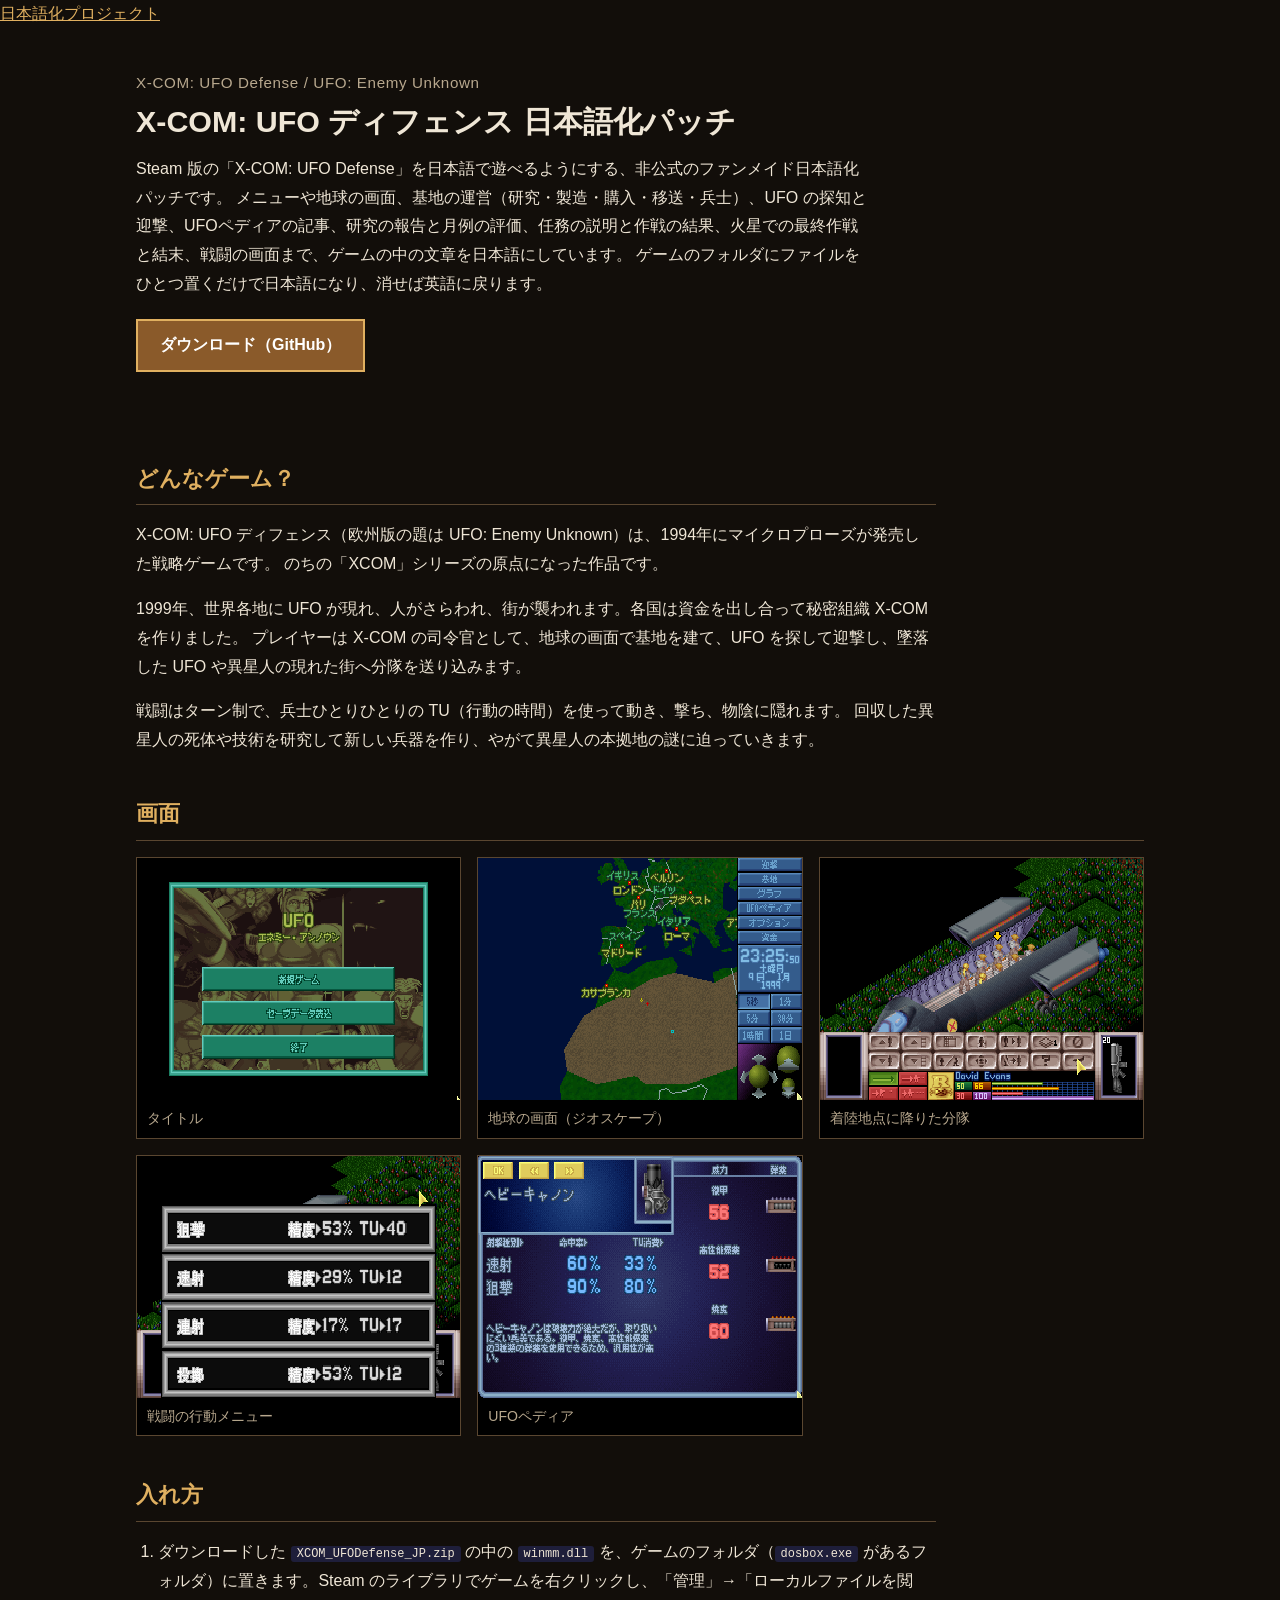
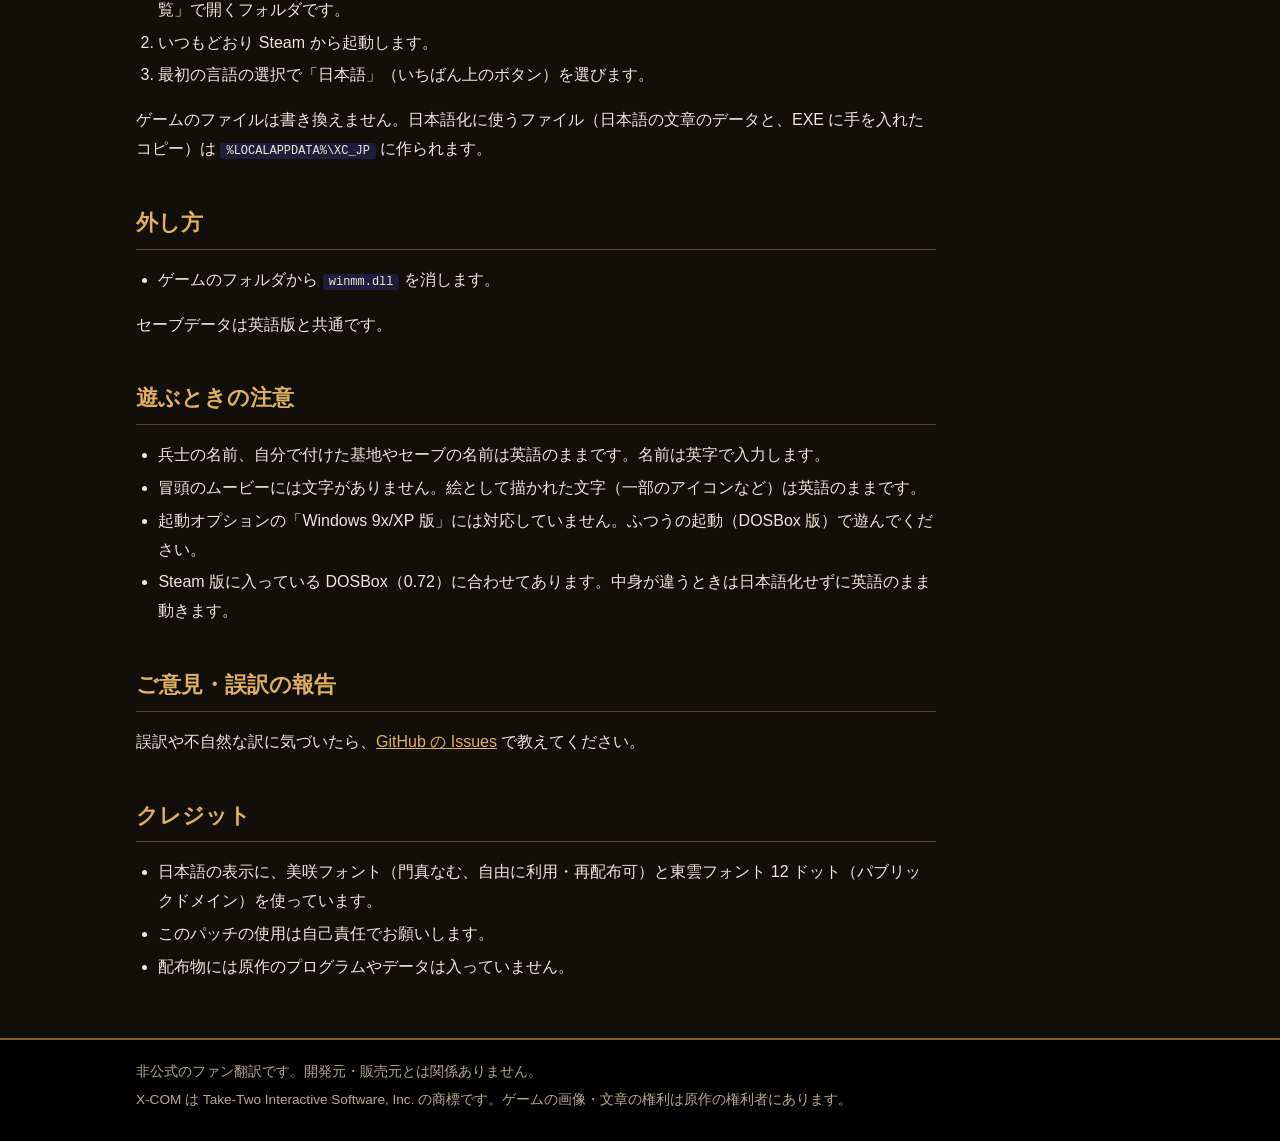
==== docs/index.html @ 204bcb32 "X-COM: UFO ディフェンス 日本語化パッチ（v1.0）のページを追加" ====
<!doctype html>
<html lang="ja">
<head>
<meta charset="utf-8">
<meta name="viewport" content="width=device-width, initial-scale=1">
<title>X-COM: UFO ディフェンス 日本語化パッチ</title>
<meta name="description" content="Steam 版 X-COM: UFO Defense を日本語で遊べるようにする、非公式のファンメイド日本語化パッチ。">
<meta property="og:type" content="website">
<meta property="og:title" content="X-COM: UFO ディフェンス 日本語化パッチ">
<meta property="og:description" content="Steam 版 X-COM: UFO Defense を日本語で遊べるようにする、非公式のファンメイド日本語化パッチ。">
<meta property="og:url" content="https://higesho.github.io/xcom-ja/">
<meta property="og:image" content="https://higesho.github.io/xcom-ja/img/geoscape.png">
<link rel="stylesheet" href="style.css">
</head>
<body>
<header class="jpn" id="jpn"><div class="jpn-band"><a class="jpn-home" href="https://higesho.github.io/ja/">日本語化プロジェクト</a></div></header>
<script src="https://higesho.github.io/ja/nav.js"></script>

<main class="band">
<section class="hero">
<p class="sub">X-COM: UFO Defense / UFO: Enemy Unknown</p>
<h1>X-COM: UFO ディフェンス 日本語化パッチ</h1>
<p class="tag">Steam 版の「X-COM: UFO Defense」を日本語で遊べるようにする、非公式のファンメイド日本語化パッチです。
メニューや地球の画面、基地の運営（研究・製造・購入・移送・兵士）、UFO の探知と迎撃、UFOペディアの記事、研究の報告と月例の評価、任務の説明と作戦の結果、火星での最終作戦と結末、戦闘の画面まで、ゲームの中の文章を日本語にしています。
ゲームのフォルダにファイルをひとつ置くだけで日本語になり、消せば英語に戻ります。</p>
<p><a class="dl" href="https://github.com/higesho/xcom-ja/releases/latest">ダウンロード（GitHub）</a></p>
</section>

<div class="text">
<h2>どんなゲーム？</h2>
<p>X-COM: UFO ディフェンス（欧州版の題は UFO: Enemy Unknown）は、1994年にマイクロプローズが発売した戦略ゲームです。
のちの「XCOM」シリーズの原点になった作品です。</p>
<p>1999年、世界各地に UFO が現れ、人がさらわれ、街が襲われます。各国は資金を出し合って秘密組織 X-COM を作りました。
プレイヤーは X-COM の司令官として、地球の画面で基地を建て、UFO を探して迎撃し、墜落した UFO や異星人の現れた街へ分隊を送り込みます。</p>
<p>戦闘はターン制で、兵士ひとりひとりの TU（行動の時間）を使って動き、撃ち、物陰に隠れます。
回収した異星人の死体や技術を研究して新しい兵器を作り、やがて異星人の本拠地の謎に迫っていきます。</p>
</div>

<h2>画面</h2>
<div class="shots">
  <figure><img src="img/title.png" alt="タイトル画面のメニュー" loading="lazy"><figcaption>タイトル</figcaption></figure>
  <figure><img src="img/geoscape.png" alt="地球の画面。ヨーロッパの国名と都市名が日本語で出ている" loading="lazy"><figcaption>地球の画面（ジオスケープ）</figcaption></figure>
  <figure><img src="img/battlefield.png" alt="着陸地点に降りた兵員輸送機スカイレンジャーと分隊" loading="lazy"><figcaption>着陸地点に降りた分隊</figcaption></figure>
  <figure><img src="img/battle.png" alt="戦闘の画面で武器の行動（狙撃・速射・連射・投擲）を選ぶメニュー" loading="lazy"><figcaption>戦闘の行動メニュー</figcaption></figure>
  <figure><img src="img/ufopaedia.png" alt="UFOペディアのヘビーキャノンの記事" loading="lazy"><figcaption>UFOペディア</figcaption></figure>
</div>

<div class="text">
<h2>入れ方</h2>
<ol>
<li>ダウンロードした <code>XCOM_UFODefense_JP.zip</code> の中の <code>winmm.dll</code> を、ゲームのフォルダ（<code>dosbox.exe</code> があるフォルダ）に置きます。Steam のライブラリでゲームを右クリックし、「管理」→「ローカルファイルを閲覧」で開くフォルダです。</li>
<li>いつもどおり Steam から起動します。</li>
<li>最初の言語の選択で「日本語」（いちばん上のボタン）を選びます。</li>
</ol>
<p>ゲームのファイルは書き換えません。日本語化に使うファイル（日本語の文章のデータと、EXE に手を入れたコピー）は <code>%LOCALAPPDATA%\XC_JP</code> に作られます。</p>

<h2>外し方</h2>
<ul>
<li>ゲームのフォルダから <code>winmm.dll</code> を消します。</li>
</ul>
<p>セーブデータは英語版と共通です。</p>

<h2>遊ぶときの注意</h2>
<ul>
<li>兵士の名前、自分で付けた基地やセーブの名前は英語のままです。名前は英字で入力します。</li>
<li>冒頭のムービーには文字がありません。絵として描かれた文字（一部のアイコンなど）は英語のままです。</li>
<li>起動オプションの「Windows 9x/XP 版」には対応していません。ふつうの起動（DOSBox 版）で遊んでください。</li>
<li>Steam 版に入っている DOSBox（0.72）に合わせてあります。中身が違うときは日本語化せずに英語のまま動きます。</li>
</ul>

<h2>ご意見・誤訳の報告</h2>
<p>誤訳や不自然な訳に気づいたら、<a href="https://github.com/higesho/xcom-ja/issues">GitHub の Issues</a> で教えてください。</p>

<h2>クレジット</h2>
<ul>
<li>日本語の表示に、美咲フォント（門真なむ、自由に利用・再配布可）と東雲フォント 12 ドット（パブリックドメイン）を使っています。</li>
<li>このパッチの使用は自己責任でお願いします。</li>
<li>配布物には原作のプログラムやデータは入っていません。</li>
</ul>
</div>
</main>

<footer class="foot"><div class="band">
  <p>非公式のファン翻訳です。開発元・販売元とは関係ありません。</p>
  <p>X-COM は Take-Two Interactive Software, Inc. の商標です。ゲームの画像・文章の権利は原作の権利者にあります。</p>
</div></footer>
</body>
</html>
---- docs/style.css ----
/* アルカナム 日本語化パッチ — スタイル */
:root {
  --bg: #120e0a;
  --panel: #221a12;
  --line: #5a4630;
  --text: #efe6d6;
  --muted: #b8a88e;
  --cyan: #e0b060;
  --blue: #8a5a2a;
  --gold: #ffd75a;
  --green: #55ff55;
}

* { box-sizing: border-box; }

html { -webkit-text-size-adjust: 100%; }

body {
  margin: 0;
  background: var(--bg);
  color: var(--text);
  font-family: "Hiragino Kaku Gothic ProN", "Hiragino Sans", "Yu Gothic UI", "Meiryo", sans-serif;
  line-height: 1.8;
}

a { color: var(--cyan); }
a:hover { color: #ffffff; }

.band { max-width: 1040px; margin: 0 auto; padding: 0 16px; }

/* 上の帯 */
header.top { border-bottom: 2px solid var(--blue); background: #000; }
header.top .band { display: flex; flex-wrap: wrap; align-items: center; gap: 8px 24px; padding-top: 10px; padding-bottom: 10px; }
.brand { color: var(--cyan); font-weight: bold; font-size: 1.1rem; text-decoration: none; letter-spacing: 0.05em; }
header.top nav { display: flex; flex-wrap: wrap; gap: 4px 16px; }
header.top nav a { color: var(--muted); text-decoration: none; }
header.top nav a:hover, header.top nav a.here { color: var(--text); }

/* 冒頭 */
.hero { padding: 40px 0 24px; }
.hero h1 { margin: 0 0 12px; font-size: 1.9rem; line-height: 1.4; }
.hero .sub { margin: 0 0 4px; color: var(--muted); font-size: 0.95rem; letter-spacing: 0.04em; }
.hero p.tag { margin: 0 0 20px; max-width: 46em; }

.dl { display: inline-block; margin: 0 12px 8px 0; padding: 10px 22px; background: var(--blue); color: #fff; text-decoration: none; font-weight: bold; border: 2px solid var(--cyan); }
.dl:hover { background: #5555ff; color: #fff; }
.dl.sub { background: transparent; border-color: var(--line); color: var(--text); font-weight: normal; }

h2 { margin: 40px 0 12px; padding-bottom: 6px; border-bottom: 1px solid var(--line); font-size: 1.35rem; color: var(--cyan); }
h3 { margin: 24px 0 8px; font-size: 1.1rem; }

code { background: #1e1e3a; padding: 1px 6px; border-radius: 3px; font-size: 0.92em; word-break: break-all; }

/* 作品一覧 */
.titles { display: grid; grid-template-columns: repeat(auto-fill, minmax(230px, 1fr)); gap: 16px; margin: 16px 0 8px; padding: 0; list-style: none; }
.titles li { background: var(--panel); border: 1px solid var(--line); display: flex; flex-direction: column; }
.titles li.ready { border-color: var(--cyan); }
.titles .thumb { display: block; aspect-ratio: 4 / 3; background: #000; border-bottom: 1px solid var(--line); overflow: hidden; }
.titles .thumb img { width: 100%; height: 100%; object-fit: fill; image-rendering: pixelated; display: block; }
.titles .thumb.none { display: flex; align-items: center; justify-content: center; color: #3a3a6a; font-size: 3rem; font-weight: bold; font-family: Georgia, "Times New Roman", serif; }
.titles .body { padding: 12px 14px 14px; display: flex; flex-direction: column; gap: 4px; flex: 1; }
.titles .name { font-weight: bold; font-size: 1.05rem; }
.titles .orig { color: var(--muted); font-size: 0.85rem; line-height: 1.5; }
.titles .desc { font-size: 0.9rem; margin-top: 4px; flex: 1; }
.titles .more { margin-top: 8px; font-size: 0.9rem; }
.state { display: inline-block; align-self: flex-start; padding: 0 8px; font-size: 0.8rem; border: 1px solid; }
.state.ready { color: var(--green); border-color: var(--green); }
.state.wip { color: var(--gold); border-color: var(--gold); }
.state.plan { color: var(--muted); border-color: var(--line); }

/* 画面 */
.shots { display: grid; grid-template-columns: repeat(auto-fill, minmax(300px, 1fr)); gap: 16px; margin: 16px 0; }
.shots figure { margin: 0; background: #000; border: 1px solid var(--line); }
.shots img { display: block; width: 100%; aspect-ratio: 4 / 3; object-fit: fill; image-rendering: pixelated; }
.shots figcaption { padding: 6px 10px; font-size: 0.88rem; color: var(--muted); }

/* 文章 */
.text { max-width: 50em; }
.text ol, .text ul { padding-left: 1.4em; }
.text li { margin: 4px 0; }
.note { background: var(--panel); border-left: 4px solid var(--cyan); padding: 10px 14px; margin: 16px 0; }

table.ver { border-collapse: collapse; font-size: 0.88rem; margin: 8px 0; }
table.ver th, table.ver td { border: 1px solid var(--line); padding: 4px 10px; text-align: left; }
table.ver th { background: var(--panel); font-weight: normal; color: var(--muted); }
.scroll { overflow-x: auto; }

/* 下の帯 */
footer.foot { margin-top: 56px; border-top: 2px solid var(--blue); background: #000; color: var(--muted); font-size: 0.85rem; }
footer.foot .band { padding-top: 16px; padding-bottom: 24px; }
footer.foot p { margin: 4px 0; }

@media (max-width: 600px) {
  .hero h1 { font-size: 1.5rem; }
  .shots { grid-template-columns: 1fr; }
}

/* メニュー: 同じシリーズのリンクを左、GitHub、ほかのシリーズ（higesho.github.io の別サイト）を右に並べ、
   ほかのシリーズは区切り線・金色・「↗」で見分ける */
header.top nav a[href^="https://github.com/"] { order: 1; }
header.top nav a[href^="https://higesho.github.io/"] { order: 2; color: var(--gold); opacity: 0.85; }
header.top nav a[href^="https://higesho.github.io/"]::before { content: "↗ "; }
header.top nav a[href^="https://higesho.github.io/"]:hover { color: #fff; opacity: 1; }
header.top nav a:not([href^="https://higesho.github.io/"]) + a[href^="https://higesho.github.io/"] { margin-left: 4px; padding-left: 16px; border-left: 1px solid var(--line); }
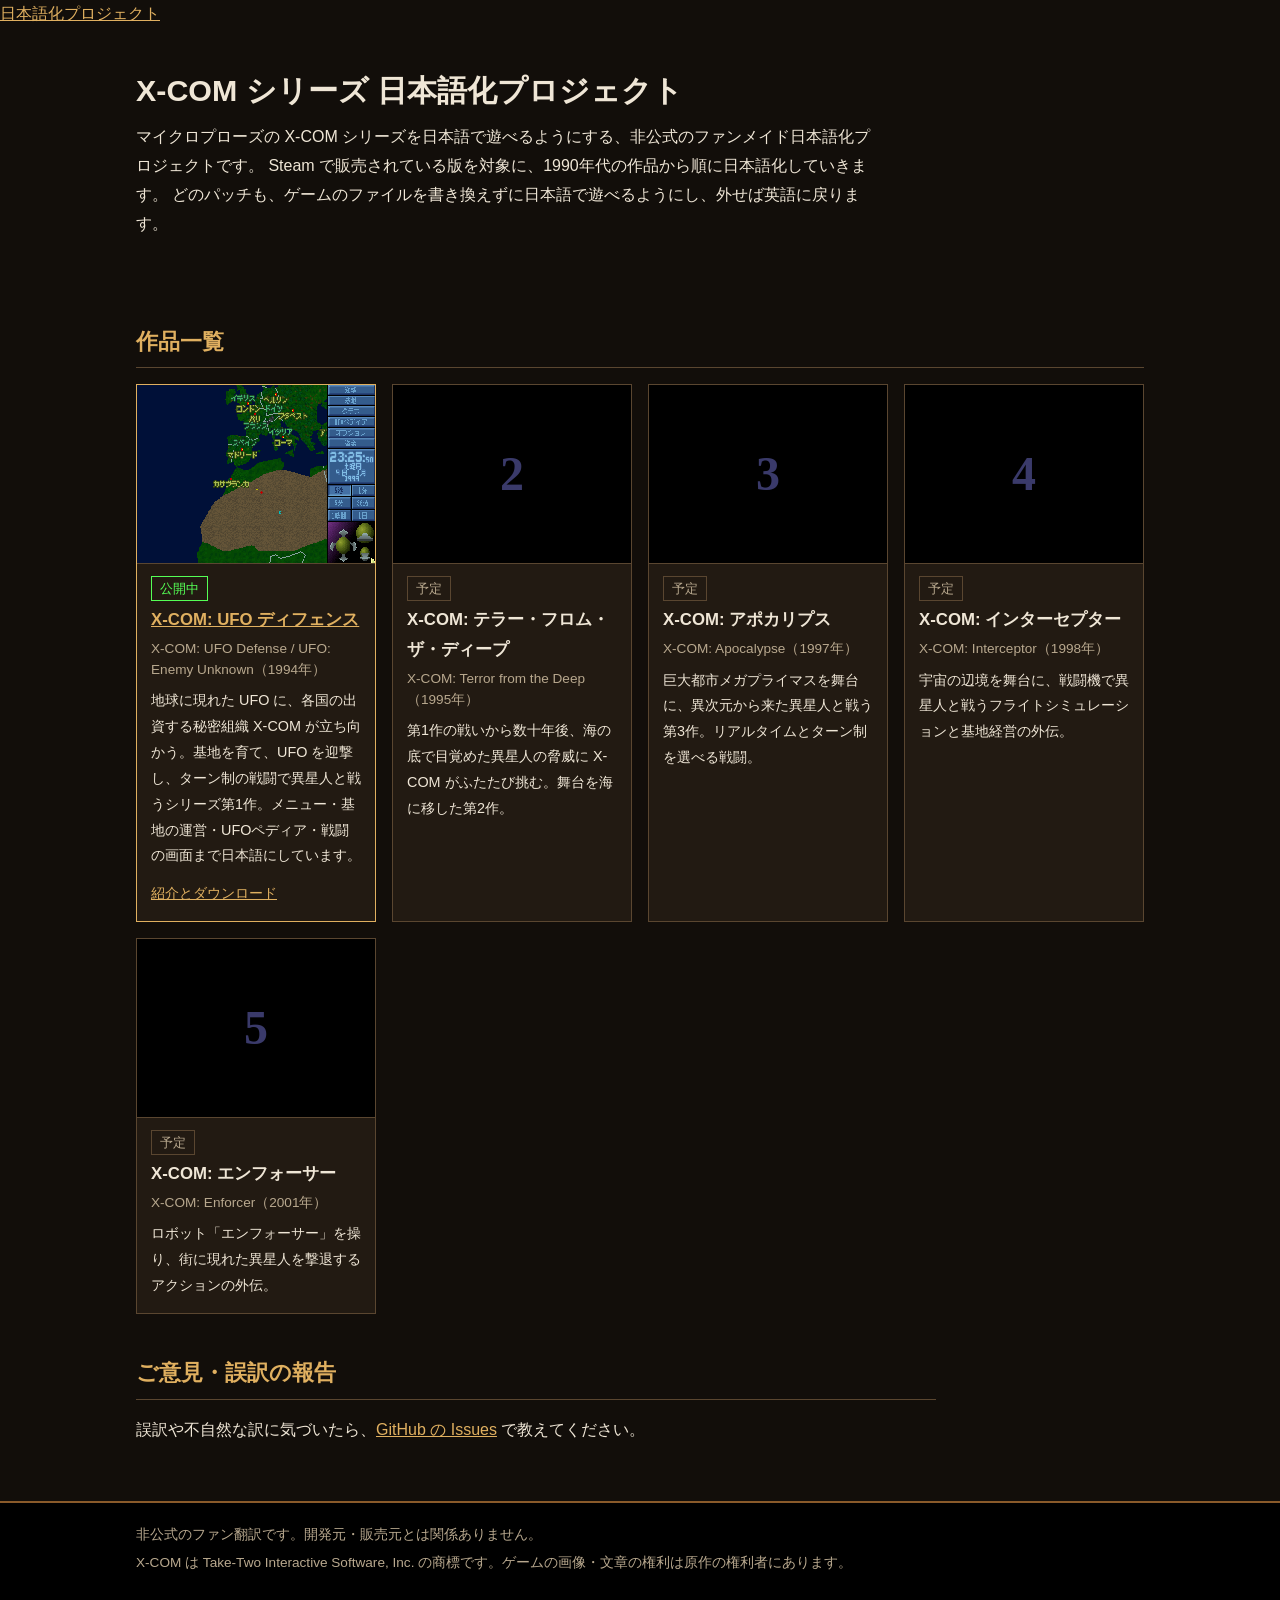
==== commit e3d21568: "X-COM シリーズのページにし、UFO ディフェンスのページを ufo/ に移す（続く作品を予定として載せる）" ====
--- a/docs/index.html
+++ b/docs/index.html
@@ -3,13 +3,13 @@
 <head>
 <meta charset="utf-8">
 <meta name="viewport" content="width=device-width, initial-scale=1">
-<title>X-COM: UFO ディフェンス 日本語化パッチ</title>
-<meta name="description" content="Steam 版 X-COM: UFO Defense を日本語で遊べるようにする、非公式のファンメイド日本語化パッチ。">
+<title>X-COM シリーズ 日本語化プロジェクト</title>
+<meta name="description" content="X-COM シリーズ（UFO ディフェンス、テラー・フロム・ザ・ディープ、アポカリプスほか）を日本語で遊べるようにする、非公式のファンメイド日本語化プロジェクト。">
 <meta property="og:type" content="website">
-<meta property="og:title" content="X-COM: UFO ディフェンス 日本語化パッチ">
-<meta property="og:description" content="Steam 版 X-COM: UFO Defense を日本語で遊べるようにする、非公式のファンメイド日本語化パッチ。">
+<meta property="og:title" content="X-COM シリーズ 日本語化プロジェクト">
+<meta property="og:description" content="X-COM シリーズ（UFO ディフェンス、テラー・フロム・ザ・ディープ、アポカリプスほか）を日本語で遊べるようにする、非公式のファンメイド日本語化プロジェクト。">
 <meta property="og:url" content="https://higesho.github.io/xcom-ja/">
-<meta property="og:image" content="https://higesho.github.io/xcom-ja/img/geoscape.png">
+<meta property="og:image" content="https://higesho.github.io/xcom-ja/ufo/img/geoscape.png">
 <link rel="stylesheet" href="style.css">
 </head>
 <body>
@@ -18,65 +18,65 @@
 
 <main class="band">
 <section class="hero">
-<p class="sub">X-COM: UFO Defense / UFO: Enemy Unknown</p>
-<h1>X-COM: UFO ディフェンス 日本語化パッチ</h1>
-<p class="tag">Steam 版の「X-COM: UFO Defense」を日本語で遊べるようにする、非公式のファンメイド日本語化パッチです。
-メニューや地球の画面、基地の運営（研究・製造・購入・移送・兵士）、UFO の探知と迎撃、UFOペディアの記事、研究の報告と月例の評価、任務の説明と作戦の結果、火星での最終作戦と結末、戦闘の画面まで、ゲームの中の文章を日本語にしています。
-ゲームのフォルダにファイルをひとつ置くだけで日本語になり、消せば英語に戻ります。</p>
-<p><a class="dl" href="https://github.com/higesho/xcom-ja/releases/latest">ダウンロード（GitHub）</a></p>
+<h1>X-COM シリーズ 日本語化プロジェクト</h1>
+<p class="tag">マイクロプローズの X-COM シリーズを日本語で遊べるようにする、非公式のファンメイド日本語化プロジェクトです。
+Steam で販売されている版を対象に、1990年代の作品から順に日本語化していきます。
+どのパッチも、ゲームのファイルを書き換えずに日本語で遊べるようにし、外せば英語に戻ります。</p>
 </section>
 
-<div class="text">
-<h2>どんなゲーム？</h2>
-<p>X-COM: UFO ディフェンス（欧州版の題は UFO: Enemy Unknown）は、1994年にマイクロプローズが発売した戦略ゲームです。
-のちの「XCOM」シリーズの原点になった作品です。</p>
-<p>1999年、世界各地に UFO が現れ、人がさらわれ、街が襲われます。各国は資金を出し合って秘密組織 X-COM を作りました。
-プレイヤーは X-COM の司令官として、地球の画面で基地を建て、UFO を探して迎撃し、墜落した UFO や異星人の現れた街へ分隊を送り込みます。</p>
-<p>戦闘はターン制で、兵士ひとりひとりの TU（行動の時間）を使って動き、撃ち、物陰に隠れます。
-回収した異星人の死体や技術を研究して新しい兵器を作り、やがて異星人の本拠地の謎に迫っていきます。</p>
-</div>
-
-<h2>画面</h2>
-<div class="shots">
-  <figure><img src="img/title.png" alt="タイトル画面のメニュー" loading="lazy"><figcaption>タイトル</figcaption></figure>
-  <figure><img src="img/geoscape.png" alt="地球の画面。ヨーロッパの国名と都市名が日本語で出ている" loading="lazy"><figcaption>地球の画面（ジオスケープ）</figcaption></figure>
-  <figure><img src="img/battlefield.png" alt="着陸地点に降りた兵員輸送機スカイレンジャーと分隊" loading="lazy"><figcaption>着陸地点に降りた分隊</figcaption></figure>
-  <figure><img src="img/battle.png" alt="戦闘の画面で武器の行動（狙撃・速射・連射・投擲）を選ぶメニュー" loading="lazy"><figcaption>戦闘の行動メニュー</figcaption></figure>
-  <figure><img src="img/ufopaedia.png" alt="UFOペディアのヘビーキャノンの記事" loading="lazy"><figcaption>UFOペディア</figcaption></figure>
-</div>
+<h2 id="titles">作品一覧</h2>
+<ul class="titles">
+  <li class="ready">
+    <a class="thumb" href="ufo/index.html"><img src="ufo/img/geoscape.png" alt="X-COM: UFO ディフェンス 日本語版の地球の画面" loading="lazy"></a>
+    <div class="body">
+      <span class="state ready">公開中</span>
+      <span class="name"><a href="ufo/index.html">X-COM: UFO ディフェンス</a></span>
+      <span class="orig">X-COM: UFO Defense / UFO: Enemy Unknown（1994年）</span>
+      <span class="desc">地球に現れた UFO に、各国の出資する秘密組織 X-COM が立ち向かう。基地を育て、UFO を迎撃し、ターン制の戦闘で異星人と戦うシリーズ第1作。メニュー・基地の運営・UFOペディア・戦闘の画面まで日本語にしています。</span>
+      <span class="more"><a href="ufo/index.html">紹介とダウンロード</a></span>
+    </div>
+  </li>
+  <li>
+    <div class="thumb none">2</div>
+    <div class="body">
+      <span class="state plan">予定</span>
+      <span class="name">X-COM: テラー・フロム・ザ・ディープ</span>
+      <span class="orig">X-COM: Terror from the Deep（1995年）</span>
+      <span class="desc">第1作の戦いから数十年後、海の底で目覚めた異星人の脅威に X-COM がふたたび挑む。舞台を海に移した第2作。</span>
+    </div>
+  </li>
+  <li>
+    <div class="thumb none">3</div>
+    <div class="body">
+      <span class="state plan">予定</span>
+      <span class="name">X-COM: アポカリプス</span>
+      <span class="orig">X-COM: Apocalypse（1997年）</span>
+      <span class="desc">巨大都市メガプライマスを舞台に、異次元から来た異星人と戦う第3作。リアルタイムとターン制を選べる戦闘。</span>
+    </div>
+  </li>
+  <li>
+    <div class="thumb none">4</div>
+    <div class="body">
+      <span class="state plan">予定</span>
+      <span class="name">X-COM: インターセプター</span>
+      <span class="orig">X-COM: Interceptor（1998年）</span>
+      <span class="desc">宇宙の辺境を舞台に、戦闘機で異星人と戦うフライトシミュレーションと基地経営の外伝。</span>
+    </div>
+  </li>
+  <li>
+    <div class="thumb none">5</div>
+    <div class="body">
+      <span class="state plan">予定</span>
+      <span class="name">X-COM: エンフォーサー</span>
+      <span class="orig">X-COM: Enforcer（2001年）</span>
+      <span class="desc">ロボット「エンフォーサー」を操り、街に現れた異星人を撃退するアクションの外伝。</span>
+    </div>
+  </li>
+</ul>
 
 <div class="text">
-<h2>入れ方</h2>
-<ol>
-<li>ダウンロードした <code>XCOM_UFODefense_JP.zip</code> の中の <code>winmm.dll</code> を、ゲームのフォルダ（<code>dosbox.exe</code> があるフォルダ）に置きます。Steam のライブラリでゲームを右クリックし、「管理」→「ローカルファイルを閲覧」で開くフォルダです。</li>
-<li>いつもどおり Steam から起動します。</li>
-<li>最初の言語の選択で「日本語」（いちばん上のボタン）を選びます。</li>
-</ol>
-<p>ゲームのファイルは書き換えません。日本語化に使うファイル（日本語の文章のデータと、EXE に手を入れたコピー）は <code>%LOCALAPPDATA%\XC_JP</code> に作られます。</p>
-
-<h2>外し方</h2>
-<ul>
-<li>ゲームのフォルダから <code>winmm.dll</code> を消します。</li>
-</ul>
-<p>セーブデータは英語版と共通です。</p>
-
-<h2>遊ぶときの注意</h2>
-<ul>
-<li>兵士の名前、自分で付けた基地やセーブの名前は英語のままです。名前は英字で入力します。</li>
-<li>冒頭のムービーには文字がありません。絵として描かれた文字（一部のアイコンなど）は英語のままです。</li>
-<li>起動オプションの「Windows 9x/XP 版」には対応していません。ふつうの起動（DOSBox 版）で遊んでください。</li>
-<li>Steam 版に入っている DOSBox（0.72）に合わせてあります。中身が違うときは日本語化せずに英語のまま動きます。</li>
-</ul>
-
 <h2>ご意見・誤訳の報告</h2>
 <p>誤訳や不自然な訳に気づいたら、<a href="https://github.com/higesho/xcom-ja/issues">GitHub の Issues</a> で教えてください。</p>
-
-<h2>クレジット</h2>
-<ul>
-<li>日本語の表示に、美咲フォント（門真なむ、自由に利用・再配布可）と東雲フォント 12 ドット（パブリックドメイン）を使っています。</li>
-<li>このパッチの使用は自己責任でお願いします。</li>
-<li>配布物には原作のプログラムやデータは入っていません。</li>
-</ul>
 </div>
 </main>
 
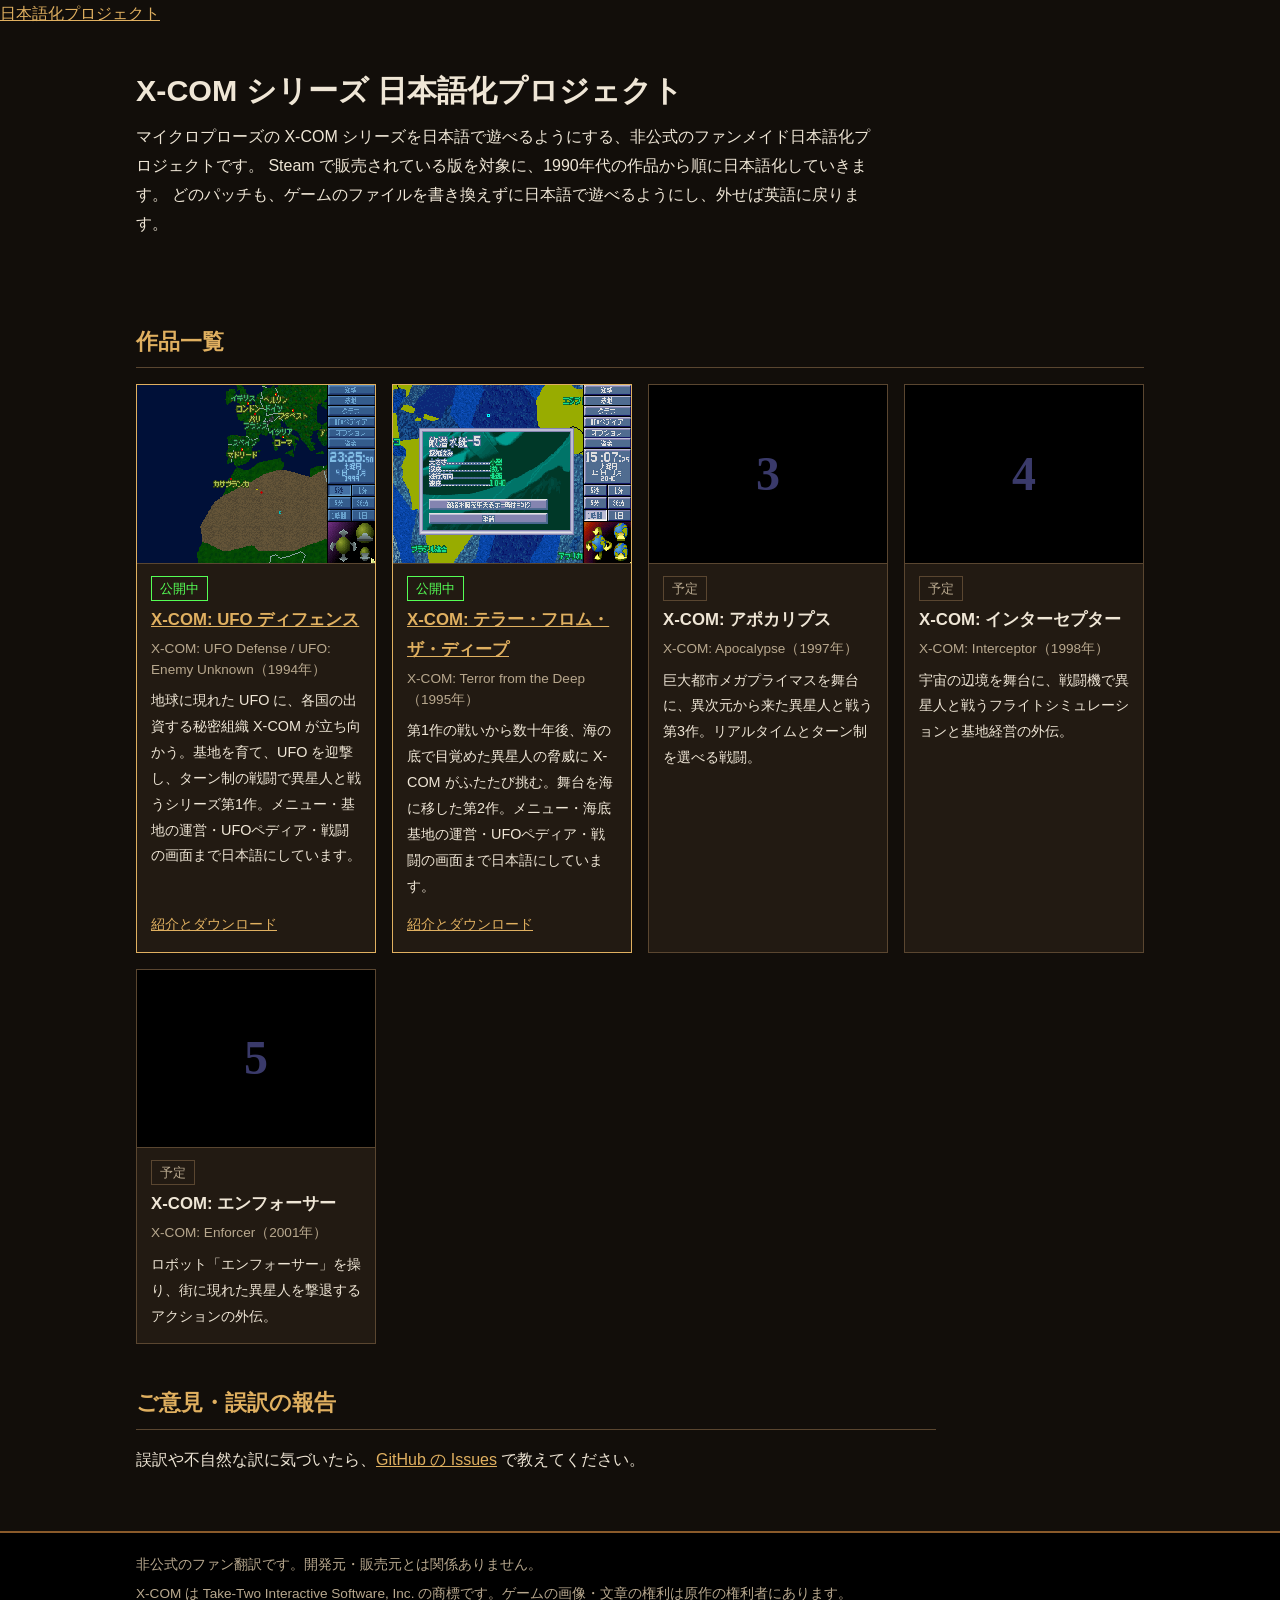
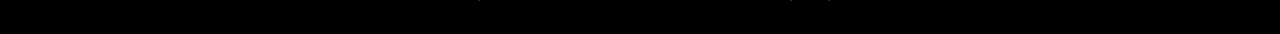
==== commit 1d689e6d: "X-COM: テラー・フロム・ザ・ディープ 日本語化パッチ（v1.0）のページを追加 Co-Authored-By: Claude Opus 5.5 <noreply@anthropic.com>" ====
--- a/docs/index.html
+++ b/docs/index.html
@@ -36,13 +36,14 @@
       <span class="more"><a href="ufo/index.html">紹介とダウンロード</a></span>
     </div>
   </li>
-  <li>
-    <div class="thumb none">2</div>
+  <li class="ready">
+    <a class="thumb" href="tftd/index.html"><img src="tftd/img/geoscape.png" alt="X-COM: テラー・フロム・ザ・ディープ 日本語版で敵潜水艇を探知した画面" loading="lazy"></a>
     <div class="body">
-      <span class="state plan">予定</span>
-      <span class="name">X-COM: テラー・フロム・ザ・ディープ</span>
+      <span class="state ready">公開中</span>
+      <span class="name"><a href="tftd/index.html">X-COM: テラー・フロム・ザ・ディープ</a></span>
       <span class="orig">X-COM: Terror from the Deep（1995年）</span>
-      <span class="desc">第1作の戦いから数十年後、海の底で目覚めた異星人の脅威に X-COM がふたたび挑む。舞台を海に移した第2作。</span>
+      <span class="desc">第1作の戦いから数十年後、海の底で目覚めた異星人の脅威に X-COM がふたたび挑む。舞台を海に移した第2作。メニュー・海底基地の運営・UFOペディア・戦闘の画面まで日本語にしています。</span>
+      <span class="more"><a href="tftd/index.html">紹介とダウンロード</a></span>
     </div>
   </li>
   <li>
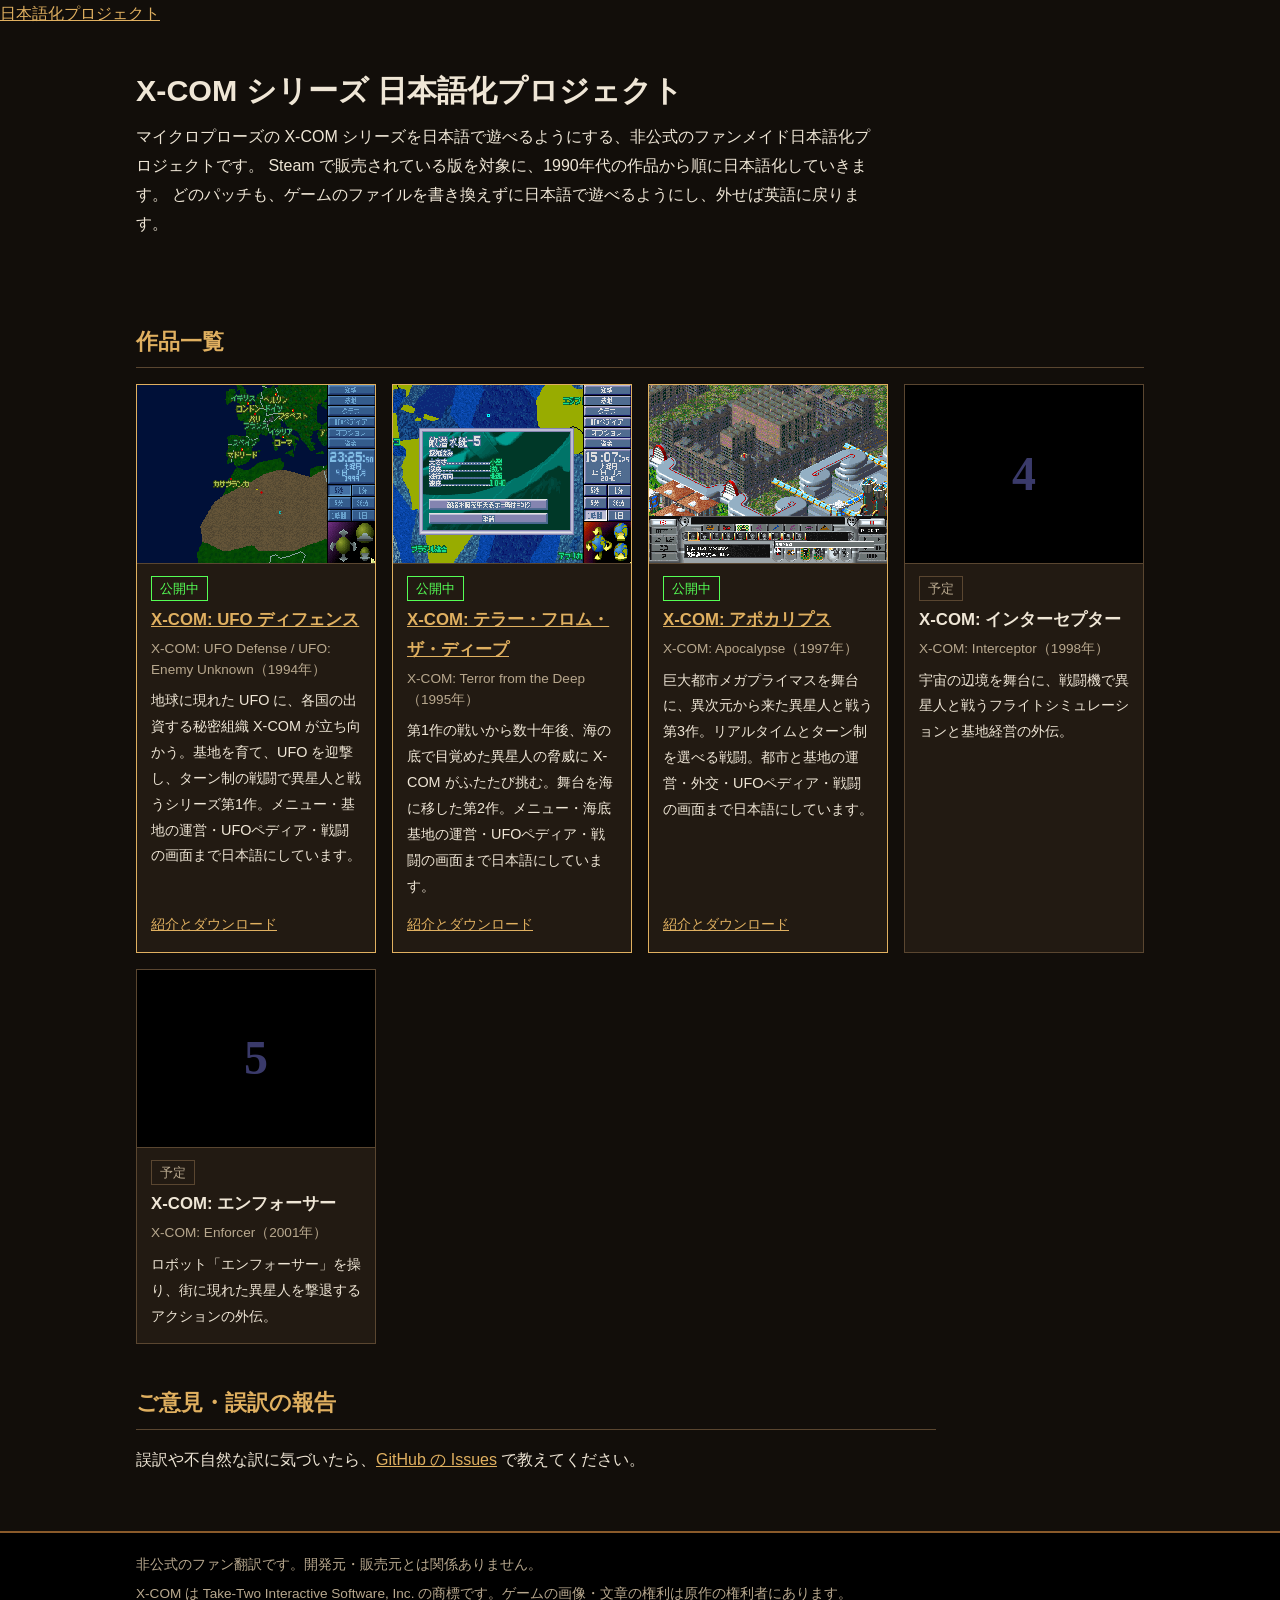
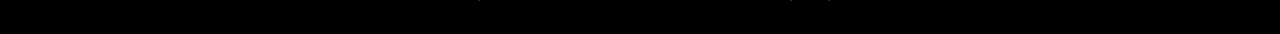
==== commit 1e903315: "X-COM: アポカリプス 日本語化パッチ（v1.0）のページを追加 Co-Authored-By: Claude Opus 5.5 <noreply@anthropic.com>" ====
--- a/docs/index.html
+++ b/docs/index.html
@@ -46,13 +46,14 @@
       <span class="more"><a href="tftd/index.html">紹介とダウンロード</a></span>
     </div>
   </li>
-  <li>
-    <div class="thumb none">3</div>
+  <li class="ready">
+    <a class="thumb" href="apoc/index.html"><img src="apoc/img/city.png" alt="X-COM: アポカリプス 日本語版の都市の画面" loading="lazy"></a>
     <div class="body">
-      <span class="state plan">予定</span>
-      <span class="name">X-COM: アポカリプス</span>
+      <span class="state ready">公開中</span>
+      <span class="name"><a href="apoc/index.html">X-COM: アポカリプス</a></span>
       <span class="orig">X-COM: Apocalypse（1997年）</span>
-      <span class="desc">巨大都市メガプライマスを舞台に、異次元から来た異星人と戦う第3作。リアルタイムとターン制を選べる戦闘。</span>
+      <span class="desc">巨大都市メガプライマスを舞台に、異次元から来た異星人と戦う第3作。リアルタイムとターン制を選べる戦闘。都市と基地の運営・外交・UFOペディア・戦闘の画面まで日本語にしています。</span>
+      <span class="more"><a href="apoc/index.html">紹介とダウンロード</a></span>
     </div>
   </li>
   <li>
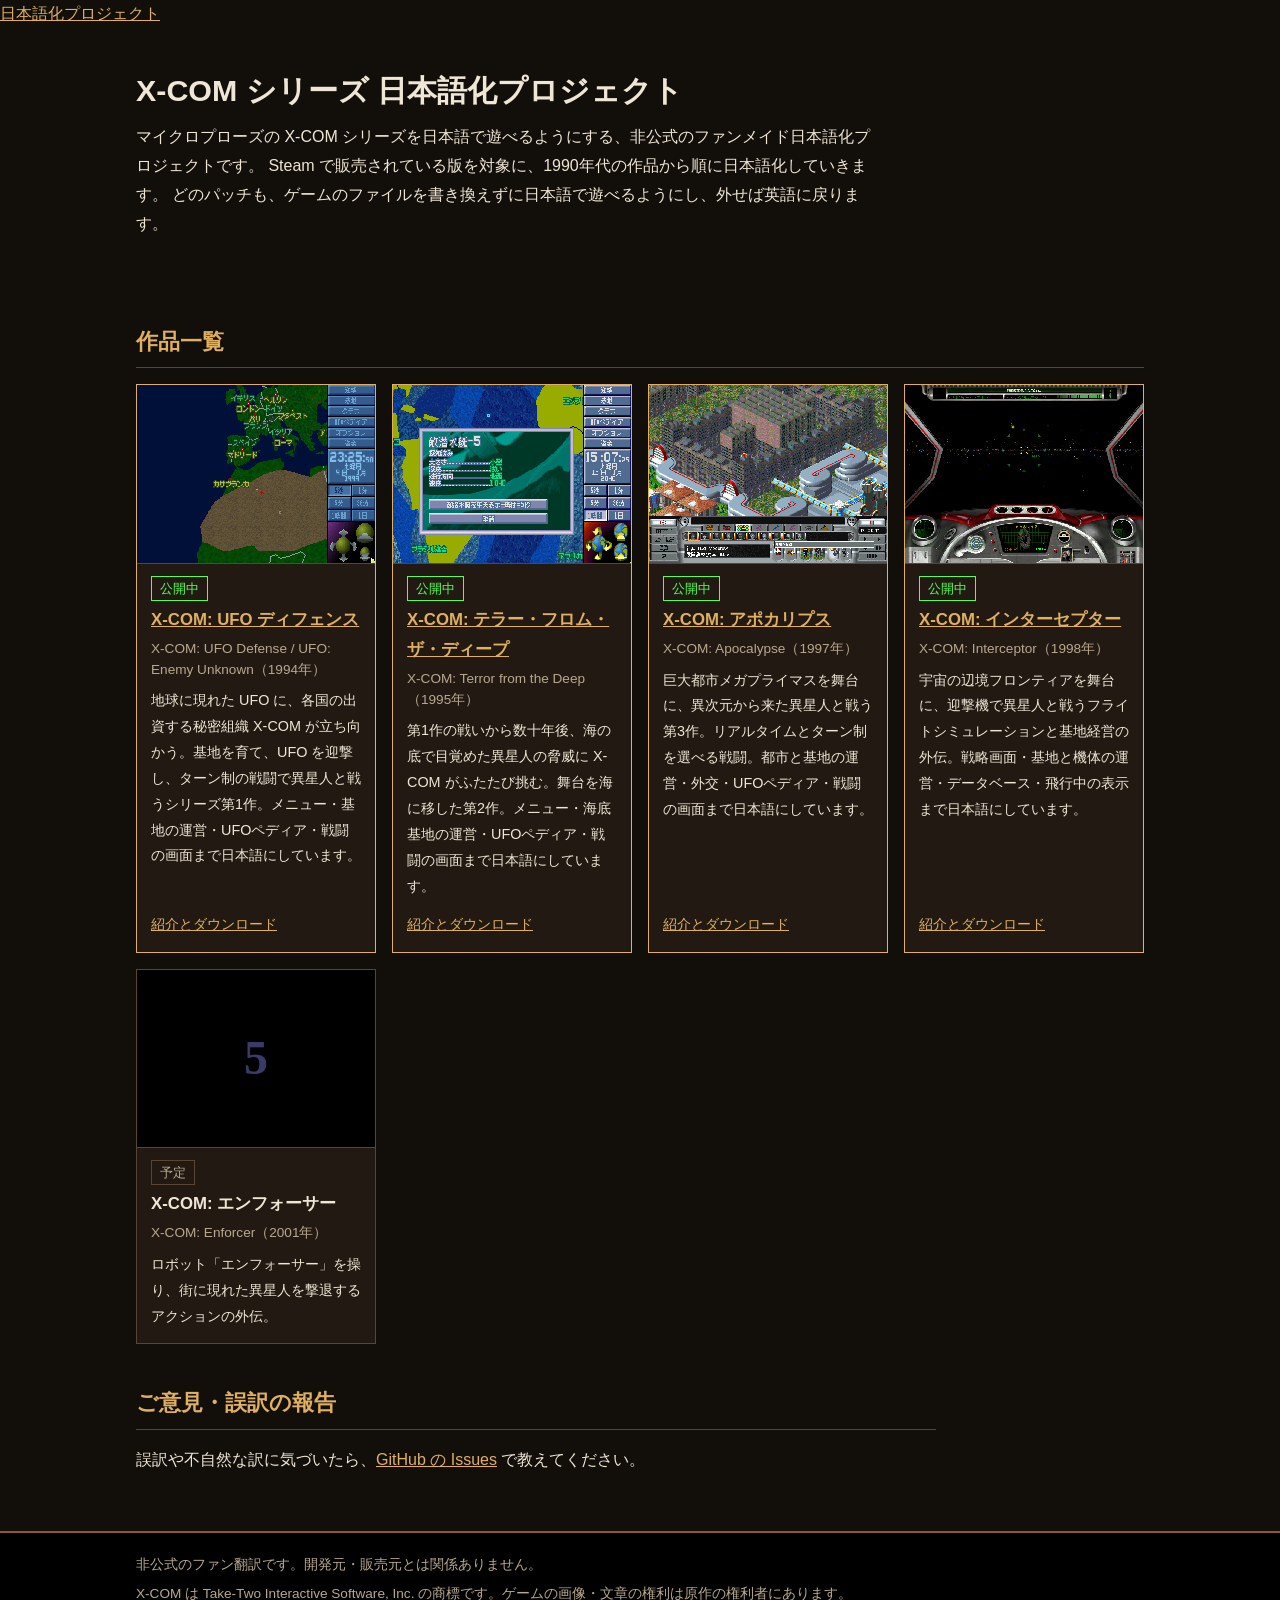
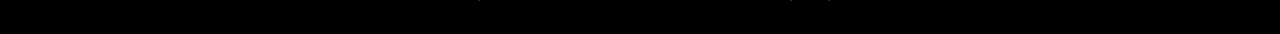
==== commit 2bc293c2: "Add X-COM: Interceptor JP patch page (intc-v1.0) Co-Authored-By: Claude Opus 5.5 <noreply@anthropic." ====
--- a/docs/index.html
+++ b/docs/index.html
@@ -56,13 +56,14 @@
       <span class="more"><a href="apoc/index.html">紹介とダウンロード</a></span>
     </div>
   </li>
-  <li>
-    <div class="thumb none">4</div>
+  <li class="ready">
+    <a class="thumb" href="interceptor/index.html"><img src="interceptor/img/flight.png" alt="X-COM: インターセプター 日本語版の飛行中のコクピット" loading="lazy"></a>
     <div class="body">
-      <span class="state plan">予定</span>
-      <span class="name">X-COM: インターセプター</span>
+      <span class="state ready">公開中</span>
+      <span class="name"><a href="interceptor/index.html">X-COM: インターセプター</a></span>
       <span class="orig">X-COM: Interceptor（1998年）</span>
-      <span class="desc">宇宙の辺境を舞台に、戦闘機で異星人と戦うフライトシミュレーションと基地経営の外伝。</span>
+      <span class="desc">宇宙の辺境フロンティアを舞台に、迎撃機で異星人と戦うフライトシミュレーションと基地経営の外伝。戦略画面・基地と機体の運営・データベース・飛行中の表示まで日本語にしています。</span>
+      <span class="more"><a href="interceptor/index.html">紹介とダウンロード</a></span>
     </div>
   </li>
   <li>
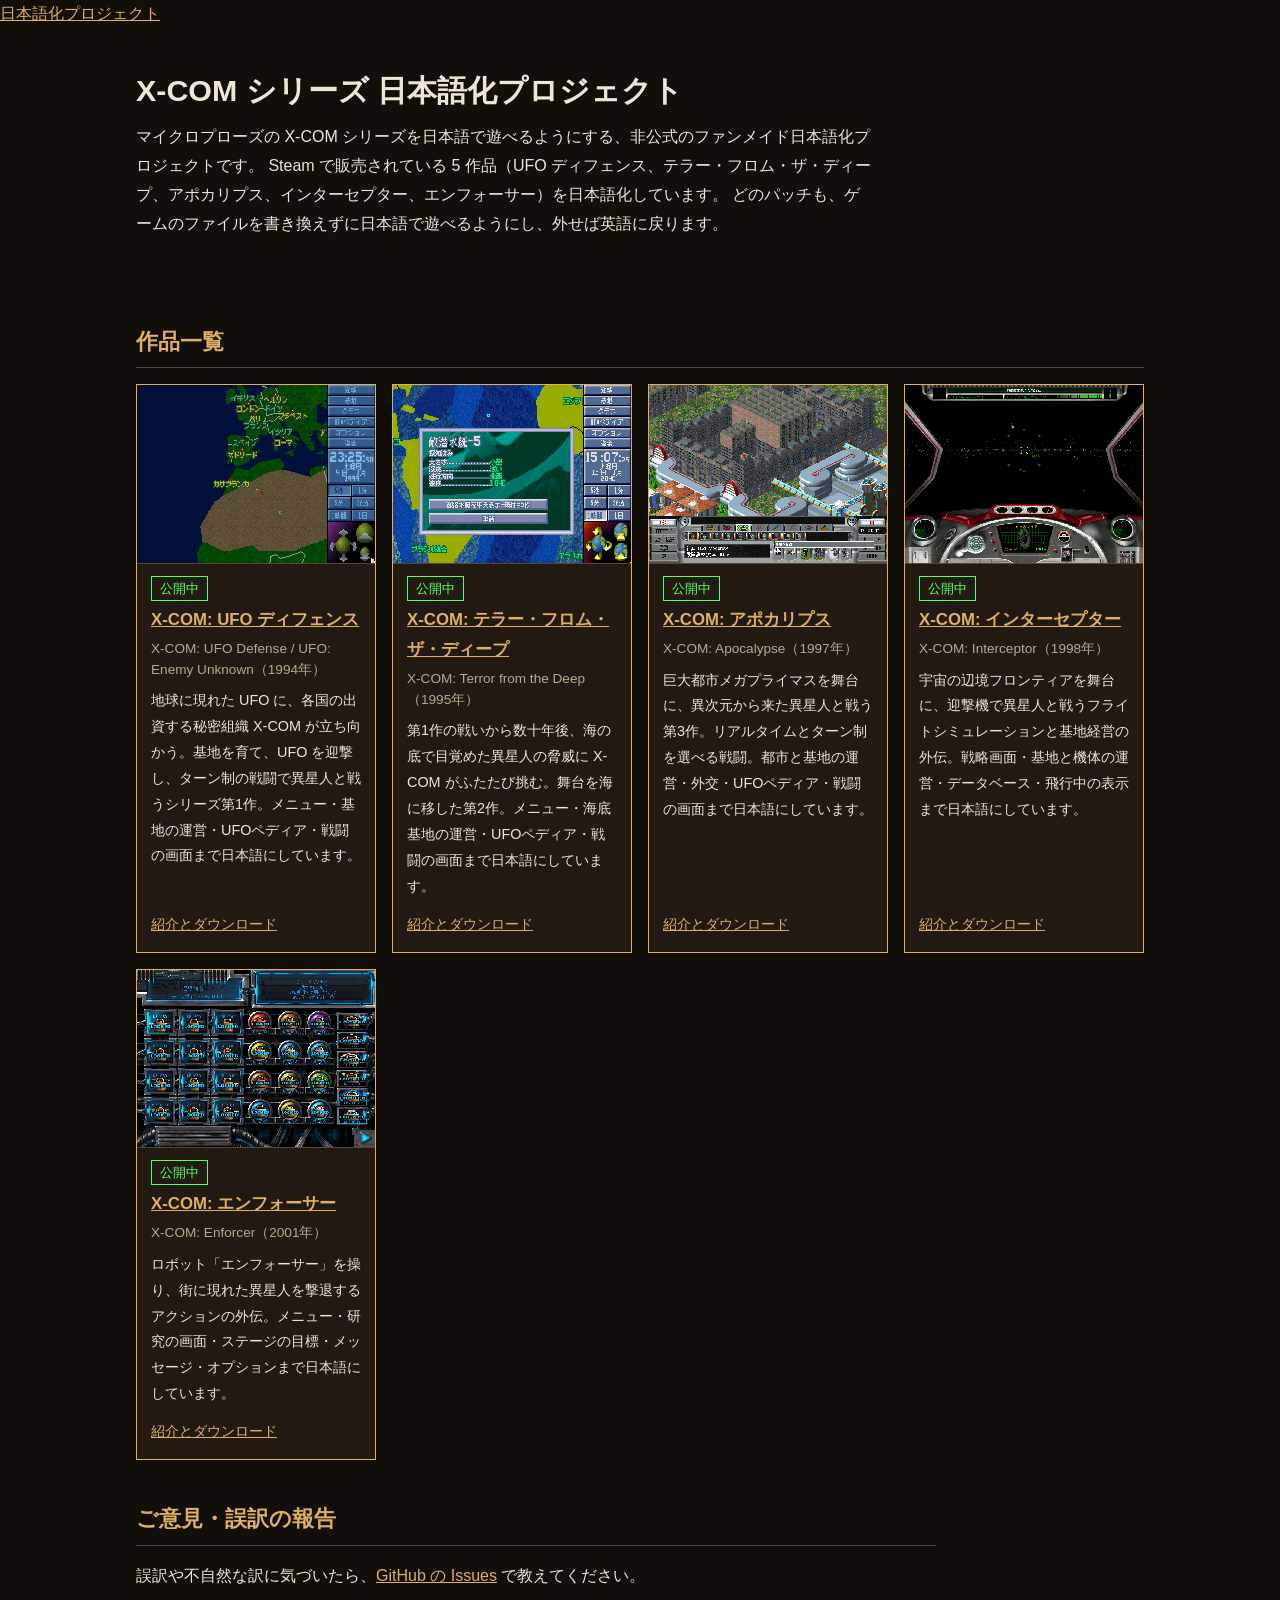
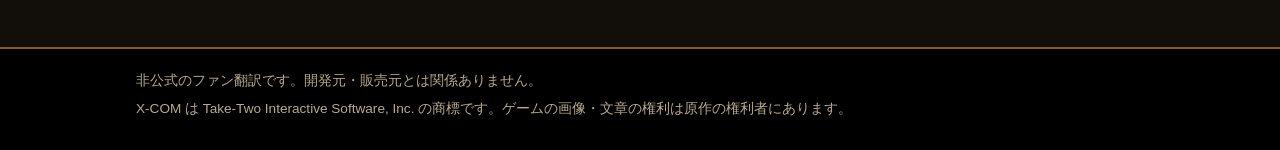
==== commit 9e90c257: "Add X-COM: Enforcer JP patch page (enf-v1.0) Co-Authored-By: Claude Opus 5.5 <noreply@anthropic.com>" ====
--- a/docs/index.html
+++ b/docs/index.html
@@ -20,7 +20,7 @@
 <section class="hero">
 <h1>X-COM シリーズ 日本語化プロジェクト</h1>
 <p class="tag">マイクロプローズの X-COM シリーズを日本語で遊べるようにする、非公式のファンメイド日本語化プロジェクトです。
-Steam で販売されている版を対象に、1990年代の作品から順に日本語化していきます。
+Steam で販売されている 5 作品（UFO ディフェンス、テラー・フロム・ザ・ディープ、アポカリプス、インターセプター、エンフォーサー）を日本語化しています。
 どのパッチも、ゲームのファイルを書き換えずに日本語で遊べるようにし、外せば英語に戻ります。</p>
 </section>
 
@@ -66,13 +66,14 @@
       <span class="more"><a href="interceptor/index.html">紹介とダウンロード</a></span>
     </div>
   </li>
-  <li>
-    <div class="thumb none">5</div>
+  <li class="ready">
+    <a class="thumb" href="enforcer/index.html"><img src="enforcer/img/research.png" alt="X-COM: エンフォーサー 日本語版の研究の画面" loading="lazy"></a>
     <div class="body">
-      <span class="state plan">予定</span>
-      <span class="name">X-COM: エンフォーサー</span>
+      <span class="state ready">公開中</span>
+      <span class="name"><a href="enforcer/index.html">X-COM: エンフォーサー</a></span>
       <span class="orig">X-COM: Enforcer（2001年）</span>
-      <span class="desc">ロボット「エンフォーサー」を操り、街に現れた異星人を撃退するアクションの外伝。</span>
+      <span class="desc">ロボット「エンフォーサー」を操り、街に現れた異星人を撃退するアクションの外伝。メニュー・研究の画面・ステージの目標・メッセージ・オプションまで日本語にしています。</span>
+      <span class="more"><a href="enforcer/index.html">紹介とダウンロード</a></span>
     </div>
   </li>
 </ul>
